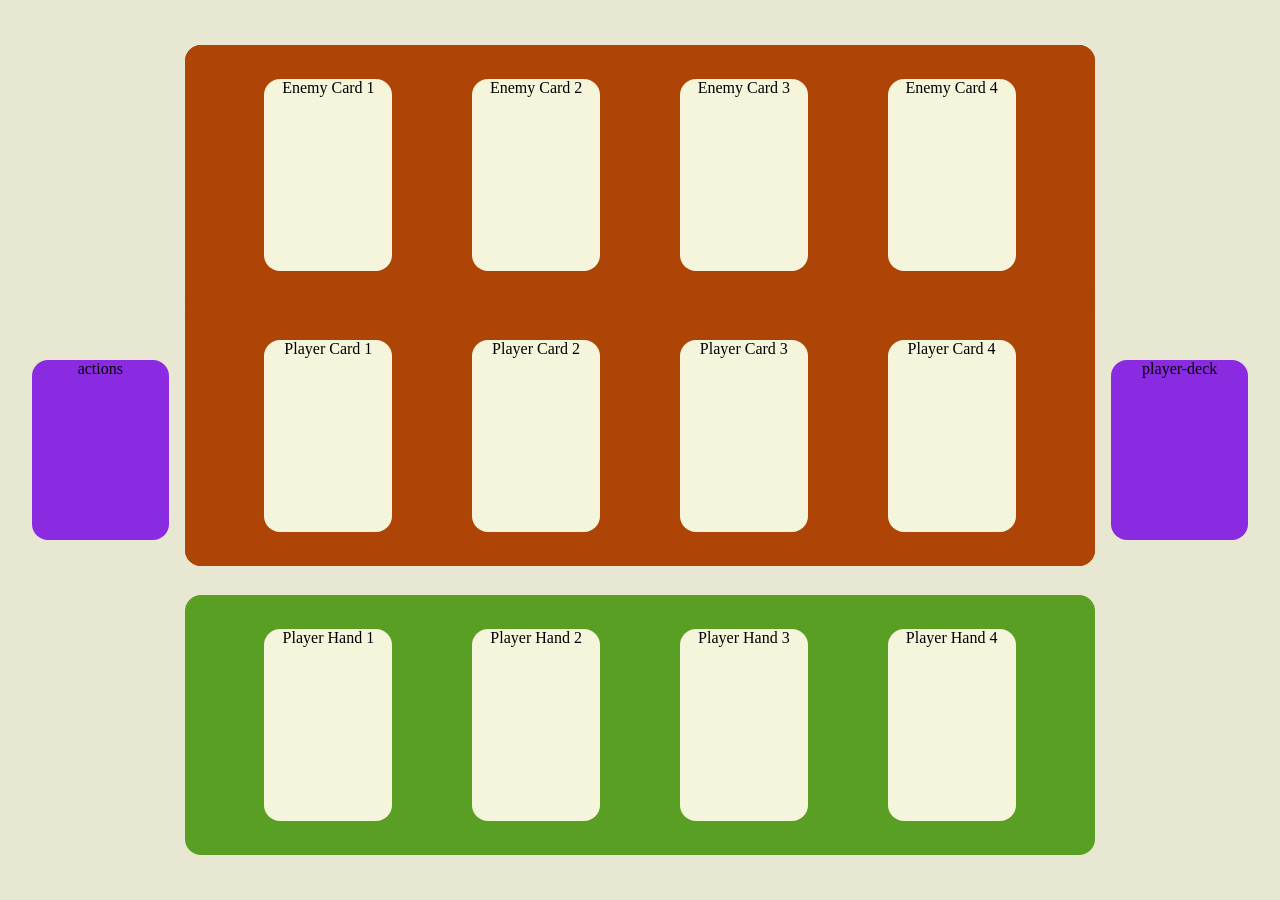
==== index.html @ c9ad4a81 "first draft html rewritten and structured separated into left, center and right columns.  css classe" ====
<!doctype html>
<html lang="en">
   <head>
      <meta charset="UTF-8" />
      <meta name="viewport" content="width=device-width, initial-scale=1.0" />
      <title>Card game</title>
      <link rel="stylesheet" href="style.css" />
   </head>
   <body>
      <div class="main-container row justify-center align-center padding-1">
         <div class="left-side margin-1">
            <div class="actions">actions</div>
         </div>
         <div class="board column justify-evenly">
            <div class="lanes column justify-evenly">
               <div class="lane-enemy row justify-evenly align-center">
                  <div class="card-enemy">Enemy Card 1</div>
                  <div class="card-enemy">Enemy Card 2</div>
                  <div class="card-enemy">Enemy Card 3</div>
                  <div class="card-enemy">Enemy Card 4</div>
               </div>
               <div class="lane-player row justify-evenly align-center">
                  <div class="card-player">Player Card 1</div>
                  <div class="card-player">Player Card 2</div>
                  <div class="card-player">Player Card 3</div>
                  <div class="card-player">Player Card 4</div>
               </div>
            </div>
            <div class="player-hand row justify-evenly align-center">
                  <div class="card-player-hand">Player Hand 1</div>
                  <div class="card-player-hand">Player Hand 2</div>
                  <div class="card-player-hand">Player Hand 3</div>
                  <div class="card-player-hand">Player Hand 4</div>
               </div>
         </div>
         <div class="right-side margin-1">
            <div class="player-deck">player-deck</div>
         </div>
      </div>
   </body>
</html>
---- style.css ----
* {
   box-sizing: border-box;
   text-align: center;
   font-size: 1em;
}

div {
   /* border: 1px solid black; */
   border-radius: 1em;
}
body {
   margin: 0;
   padding: 0;
   background-color: rgb(231, 231, 210);
   width: 100vw;
   height: 100vh;
}

.main-container {
   width: 100%;
   height: 100%;
}

.left-side {
   width: 15%;
   .actions {
      background-color: blueviolet;
      height: 20vh;
   }
}

.board {
   height: 100%;
   width: 100%;
   .lanes,
   .lane-enemy,
   .lane-player {
      background-color: rgb(174, 68, 6);
      height: 60%;
   }
   .card-enemy,
   .card-player,
   .card-player-hand {
      background-color: beige;
      width: 8em;
      height: 12em;
   }
   .player-hand {
      background-color: rgb(89, 159, 35);
      height: 30%;
   }
}

.right-side {
   width: 15%;
   .player-deck {
      background-color: blueviolet;
      height: 20vh;
   }
}

.actionbutton {
}

.deckArea {
}

.padding-1 {
   padding: 1em;
}

.margin-1 {
   margin: 1em;
}

.row {
   display: flex;
   flex-direction: row;
}

.column {
   display: flex;
   flex-direction: column;
}

.justify-center {
   justify-content: center;
}
.justify-evenly {
   justify-content: space-evenly;
}

.align-center {
   align-items: center;
}

.gap-1 {
   gap: 1em;
}
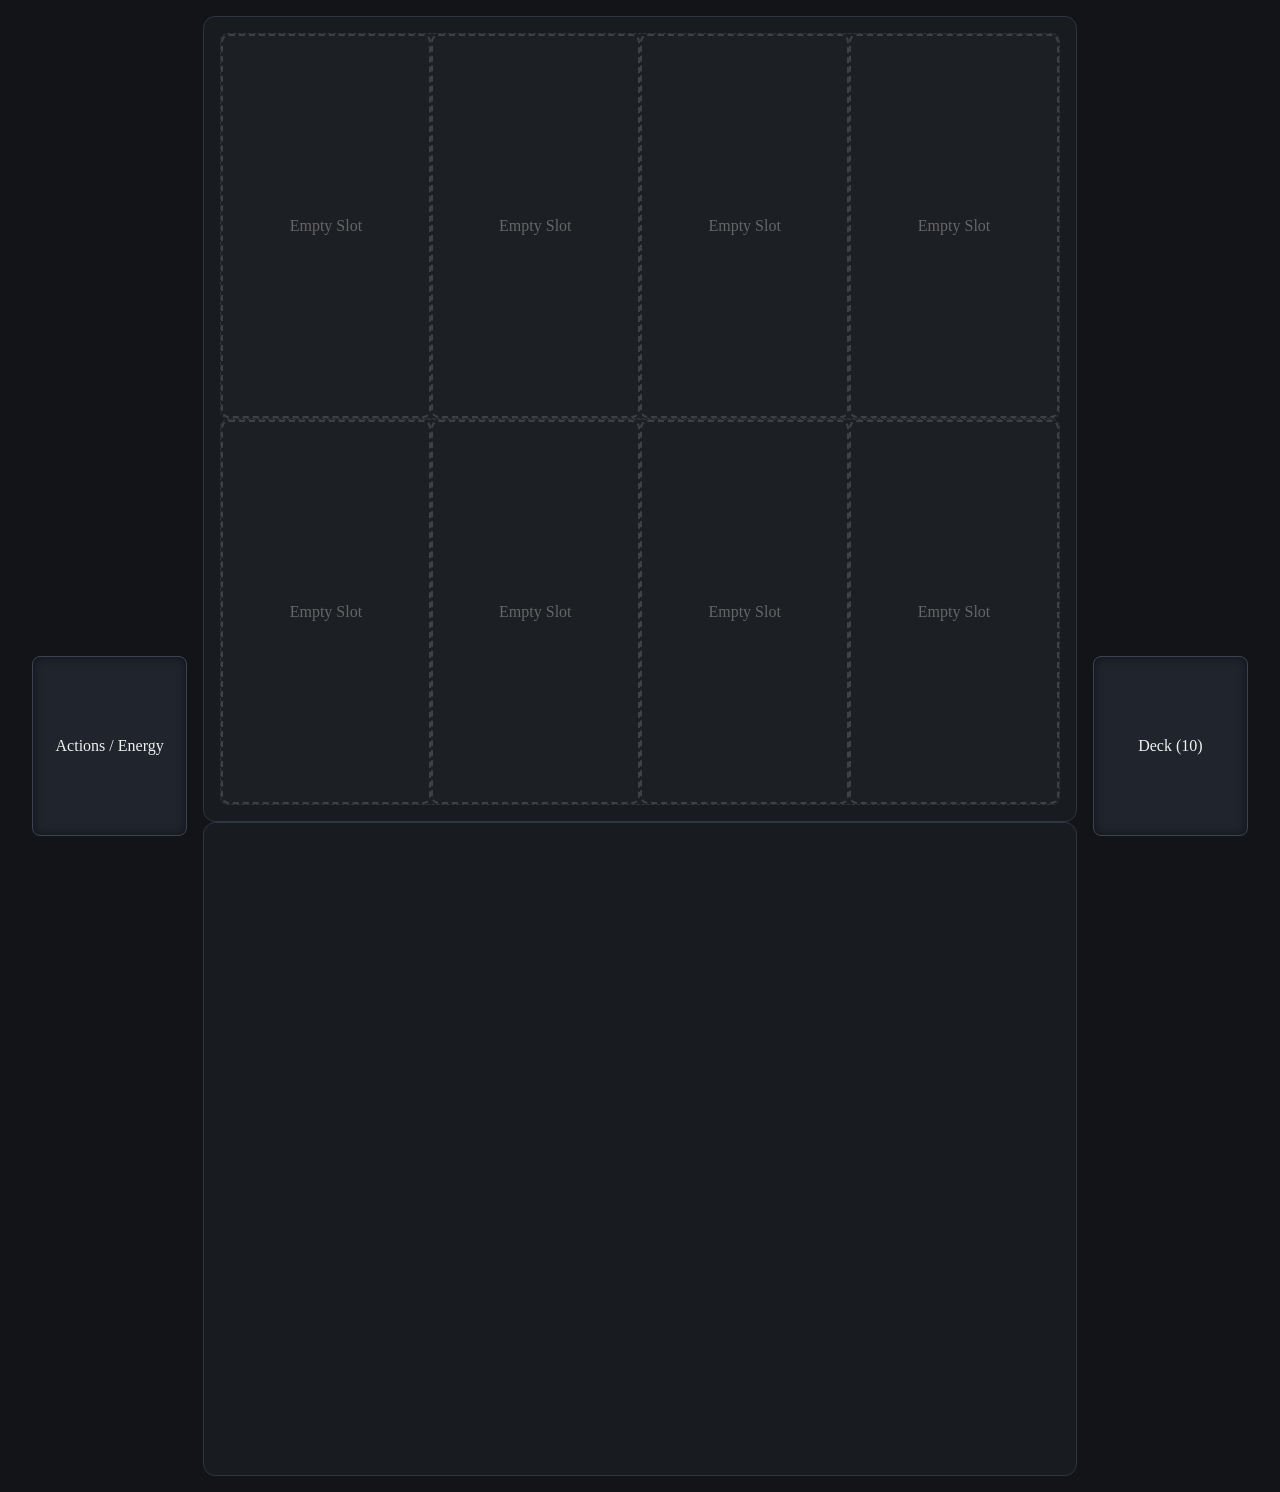
==== commit fd7f37b2: "Updates for deck logic, board loading and code organization into correct files/folders Updated some " ====
--- a/index.html
+++ b/index.html
@@ -1,41 +1,16 @@
 <!doctype html>
 <html lang="en">
-   <head>
-      <meta charset="UTF-8" />
-      <meta name="viewport" content="width=device-width, initial-scale=1.0" />
-      <title>Card game</title>
-      <link rel="stylesheet" href="style.css" />
-   </head>
-   <body>
-      <div class="main-container row justify-center align-center padding-1">
-         <div class="left-side margin-1">
-            <div class="actions">actions</div>
-         </div>
-         <div class="board column justify-evenly">
-            <div class="lanes column justify-evenly">
-               <div class="lane-enemy row justify-evenly align-center">
-                  <div class="card-enemy">Enemy Card 1</div>
-                  <div class="card-enemy">Enemy Card 2</div>
-                  <div class="card-enemy">Enemy Card 3</div>
-                  <div class="card-enemy">Enemy Card 4</div>
-               </div>
-               <div class="lane-player row justify-evenly align-center">
-                  <div class="card-player">Player Card 1</div>
-                  <div class="card-player">Player Card 2</div>
-                  <div class="card-player">Player Card 3</div>
-                  <div class="card-player">Player Card 4</div>
-               </div>
-            </div>
-            <div class="player-hand row justify-evenly align-center">
-                  <div class="card-player-hand">Player Hand 1</div>
-                  <div class="card-player-hand">Player Hand 2</div>
-                  <div class="card-player-hand">Player Hand 3</div>
-                  <div class="card-player-hand">Player Hand 4</div>
-               </div>
-         </div>
-         <div class="right-side margin-1">
-            <div class="player-deck">player-deck</div>
-         </div>
-      </div>
-   </body>
+  <head>
+    <meta charset="UTF-8" />
+    <meta name="viewport" content="width=device-width, initial-scale=1.0" />
+    <title>Card Game</title>
+    <link rel="stylesheet" href="CSS/utilities.css" />
+    <link rel="stylesheet" href="CSS/board.css" />
+    <link rel="stylesheet" href="CSS/cards.css" />
+  </head>
+  <body>
+    <div id="app"></div>
+
+    <script type="module" src="JS/main.js"></script>
+  </body>
 </html>
--- a/CSS/utilities.css
+++ b/CSS/utilities.css
@@ -0,0 +1,43 @@
+* {
+  box-sizing: border-box;
+  text-align: center;
+  font-size: 1em;
+}
+
+body {
+  margin: 0;
+  padding: 0;
+  background-color: #121418; 
+  color: #f0f0f0;
+  width: 100vw;
+  height: 100vh;
+  overflow: hidden;
+}
+
+/* Flexbox & Layout Helpers */
+.row {
+  display: flex;
+  flex-direction: row;
+}
+.column {
+  display: flex;
+  flex-direction: column;
+}
+.justify-center {
+  justify-content: center;
+}
+.justify-evenly {
+  justify-content: space-evenly;
+}
+.align-center {
+  align-items: center;
+}
+.padding-1 {
+  padding: 1em;
+}
+.margin-1 {
+  margin: 1em;
+}
+.gap-1 {
+  gap: 1em;
+}
--- a/CSS/board.css
+++ b/CSS/board.css
@@ -0,0 +1,76 @@
+/* board.css */
+.main-container {
+  width: 100%;
+  height: 100%;
+}
+
+.left-side,
+.right-side {
+  width: 15%;
+  display: flex;
+  flex-direction: column;
+  justify-content: center;
+}
+
+.actions,
+.player-deck {
+  background: #1f242d;
+  border: 1px solid #3b4252;
+  border-radius: 8px;
+  height: 20vh;
+  display: flex;
+  align-items: center;
+  justify-content: center;
+  box-shadow: inset 0 0 10px rgba(0, 0, 0, 0.5);
+}
+
+.board {
+  height: 100%;
+  width: 70%;
+  display: flex;
+  flex-direction: column;
+  justify-content: space-between;
+}
+
+.lanes {
+  height: 65%;
+  background: #181b20;
+  border: 1px solid #2e3440;
+  border-radius: 12px;
+  padding: 1em;
+}
+
+.lane-enemy,
+.lane-player {
+  height: 48%;
+  width: 100%;
+  border-radius: 8px;
+  background: rgba(255, 255, 255, 0.02);
+  border: 1px dashed rgba(255, 255, 255, 0.1);
+}
+
+.card-slot {
+  width: 16em;
+  height: 24em;
+  border: 2px dashed rgba(255, 255, 255, 0.15);
+  border-radius: 8px;
+  display: flex;
+  align-items: center;
+  justify-content: center;
+  color: #666;
+  transition: border-color 0.2s ease;
+}
+
+.card-slot:hover {
+  border-color: rgba(255, 255, 255, 0.3);
+}
+
+.player-hand {
+  height: 30%;
+  min-height: 654px;
+  flex-shrink: 0;
+  background: #181b20;
+  border: 1px solid #2e3440;
+  border-radius: 12px;
+  padding: 0.5em;
+}
--- a/CSS/cards.css
+++ b/CSS/cards.css
@@ -0,0 +1,96 @@
+/* Denne filen burde inneholde alt av CSS for hvordan kort skal se ut. */
+
+.card {
+  background-color: rgb(181, 182, 172);
+  width: 400px;
+  height: 600px;
+  /* Størrelsen på kortene burde og kan nok justeres, men har bare satt statiske px values her for nå */
+  border-radius: 1rem;
+  border: 4px solid #acacac;
+  margin: 20px auto;
+  padding: 10px;
+  box-shadow: 0 4px 10px rgba(0, 0, 0, 0.5);
+  box-sizing: border-box;
+  display: flex;
+  flex-direction: column;
+  position: relative;
+  color: #ffffff;
+  overflow: hidden;
+  gap: 10px;
+}
+
+.cardHeader {
+  display: flex;
+  justify-content: space-between;
+  align-items: center;
+  padding: 10px 14px;
+  background-color: hsla(240, 16%, 12%, 0.5);
+  pointer-events: none;
+  border-radius: 5px;
+}
+
+.cardName,
+.cardCost {
+  font-weight: bold;
+  font-size: larger;
+}
+
+.card-portraitBox {
+  display: flex;
+  width: 100%;
+  height: 250px;
+  align-items: center;
+  justify-content: center;
+  background-color: #111;
+  overflow: hidden;
+  flex-shrink: 0;
+  border-radius: 5px;
+}
+
+.card-portrait {
+  width: 100%;
+  height: 100%;
+  object-fit: cover;
+}
+
+.cardspecialsBox {
+  flex-grow: 1; /* Fills the available vertical space */
+  background-color: rgba(132, 133, 126, 0.445);
+  border-radius: 5px;
+  color: #111;
+  display: flex;
+  align-items: center;
+  justify-content: center;
+  padding: 12px;
+  text-align: center;
+  margin: 0;
+}
+
+.cardSpecials {
+  font-weight: bold;
+  pointer-events: none; /*  Her burde vi legge inn noe funksjonalitet som lar spilleren lese hva reglen gjør når man holder over. */
+}
+
+.card-stats {
+  display: flex;
+  justify-content: space-between;
+  align-items: center;
+  padding: 10px 16px;
+}
+
+.cardHP,
+.cardAtk {
+  font-weight: bold;
+  font-size: larger;
+  pointer-events: none;
+
+  width: 66px;
+  height: 44px;
+  border-radius: 10%;
+
+  display: flex;
+  align-items: center;
+  justify-content: center;
+
+  background-color: rgba(132, 133, 126, 0.445);
+}
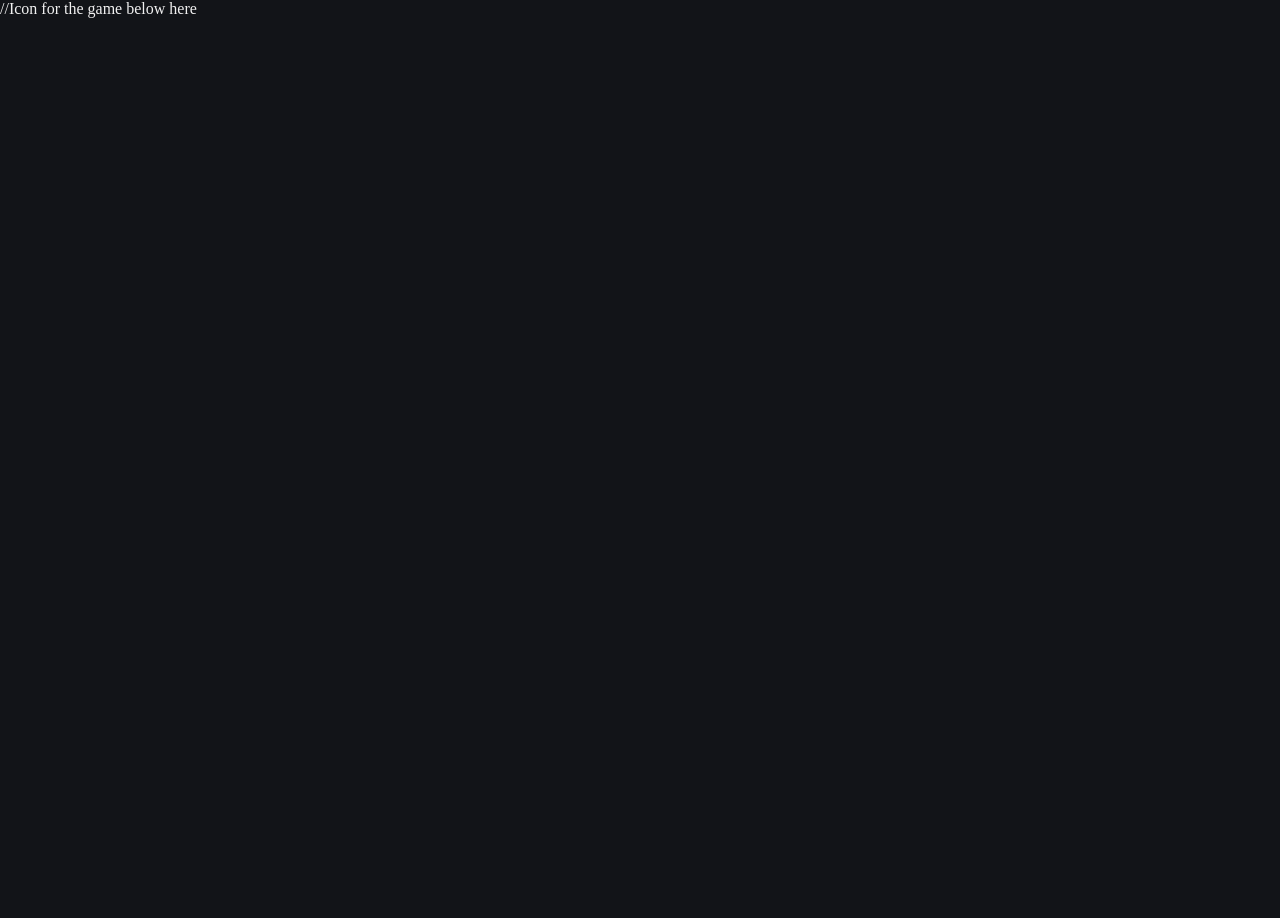
==== commit 1e883d2e: "Started work on creating a game outside of the isolated game board" ====
--- a/index.html
+++ b/index.html
@@ -4,6 +4,8 @@
     <meta charset="UTF-8" />
     <meta name="viewport" content="width=device-width, initial-scale=1.0" />
     <title>Card Game</title>
+    //Icon for the game below here
+    <link rel="icon" href="data:," />
     <link rel="stylesheet" href="CSS/utilities.css" />
     <link rel="stylesheet" href="CSS/board.css" />
     <link rel="stylesheet" href="CSS/cards.css" />
--- a/CSS/utilities.css
+++ b/CSS/utilities.css
@@ -1,43 +1,83 @@
-* {
+/* =========================================================
+   GLOBAL BOX SIZING
+   ========================================================= */
+
+*,
+*::before,
+*::after {
   box-sizing: border-box;
-  text-align: center;
-  font-size: 1em;
 }
 
-body {
+
+/* =========================================================
+   HTML / BODY / APP
+   ========================================================= */
+
+html,
+body,
+#app {
+  width: 100%;
+  height: 100%;
+
   margin: 0;
   padding: 0;
-  background-color: #121418; 
-  color: #f0f0f0;
-  width: 100vw;
-  height: 100vh;
+
   overflow: hidden;
 }
 
-/* Flexbox & Layout Helpers */
+
+/* =========================================================
+   BODY
+   ========================================================= */
+
+body {
+  background-color: #121418;
+
+  color: #f0f0f0;
+
+  width: 100%;
+  height: 100%;
+
+  overflow: hidden;
+}
+
+
+/* =========================================================
+   FLEXBOX & LAYOUT HELPERS
+   ========================================================= */
+
 .row {
   display: flex;
+
   flex-direction: row;
 }
+
 .column {
   display: flex;
+
   flex-direction: column;
 }
+
 .justify-center {
   justify-content: center;
 }
+
 .justify-evenly {
   justify-content: space-evenly;
 }
+
 .align-center {
   align-items: center;
 }
+
 .padding-1 {
   padding: 1em;
 }
+
 .margin-1 {
   margin: 1em;
 }
+
 .gap-1 {
   gap: 1em;
-}
+}
--- a/CSS/board.css
+++ b/CSS/board.css
@@ -1,63 +1,321 @@
-/* board.css */
+/* =========================================================
+   GLOBAL
+   ========================================================= */
+
+*,
+*::before,
+*::after {
+  box-sizing: border-box;
+}
+
+html,
+body,
+#app {
+  width: 100%;
+  height: 100%;
+
+  margin: 0;
+  padding: 0;
+
+  overflow: hidden;
+}
+
+/* =========================================================
+   MAIN CONTAINER
+   ========================================================= */
+
 .main-container {
   width: 100%;
   height: 100%;
-}
+
+  display: flex;
+
+  overflow: hidden;
+}
+
+/* =========================================================
+   LEFT / RIGHT SIDES
+   ========================================================= */
 
 .left-side,
 .right-side {
+  /*
+   * These panels always occupy exactly 15% of the screen.
+   * Their contents cannot change the width of the board.
+   */
+  flex: 0 0 15%;
+
   width: 15%;
+
+  min-width: 0;
+  min-height: 0;
+
   display: flex;
   flex-direction: column;
-  justify-content: center;
-}
-
-.actions,
+
+  justify-content: center;
+  align-items: center;
+
+  gap: 2rem;
+
+  overflow: hidden;
+}
+
+/* =========================================================
+   ACTIONS
+   ========================================================= */
+
+.actions {
+  display: flex;
+  flex-direction: column;
+
+  gap: 0.5rem;
+
+  margin-bottom: 1rem;
+}
+
+.btn-action {
+  padding: 0.6rem 1rem;
+
+  background-color: #2e3440;
+  color: #ffffff;
+
+  border: 1px solid #4c566a;
+  border-radius: 6px;
+
+  font-weight: bold;
+  font-size: 0.9rem;
+
+  cursor: pointer;
+
+  transition:
+    background-color 0.2s ease,
+    transform 0.1s ease;
+}
+
+.btn-action:hover {
+  background-color: #3b4252;
+  border-color: #88c0d0;
+}
+
+.btn-action:active {
+  transform: scale(0.97);
+}
+
+/* =========================================================
+   PLAYER DECK
+   ========================================================= */
+
 .player-deck {
+  width: 100%;
+  height: 20vh;
+
+  flex: 0 0 auto;
+
   background: #1f242d;
+
+  display: flex;
+  flex-direction: column;
+
+  align-items: center;
+  justify-content: center;
+
   border: 1px solid #3b4252;
   border-radius: 8px;
-  height: 20vh;
-  display: flex;
-  align-items: center;
-  justify-content: center;
+
   box-shadow: inset 0 0 10px rgba(0, 0, 0, 0.5);
-}
+
+  overflow: hidden;
+}
+
+/* =========================================================
+   HP / ENERGY
+   ========================================================= */
+
+.hpEnergy {
+  width: 100%;
+  height: 15vh;
+
+  flex: 0 0 auto;
+
+  background: #1f242d;
+
+  border: 1px solid #3b4252;
+  border-radius: 8px;
+
+  display: flex;
+  align-items: center;
+  justify-content: space-around;
+
+  gap: 1rem;
+
+  box-shadow: inset 0 0 10px rgba(0, 0, 0, 0.5);
+
+  overflow: hidden;
+}
+
+.hp,
+.energy {
+  width: fit-content;
+  min-width: 20%;
+
+  height: auto;
+
+  padding: 4px 8px;
+
+  background-color: #4a515e;
+
+  border-radius: 4px;
+}
+
+/* =========================================================
+   BOARD
+   ========================================================= */
 
 .board {
-  height: 100%;
-  width: 70%;
-  display: flex;
-  flex-direction: column;
-  justify-content: space-between;
-}
+  /*
+   * The board occupies exactly the space between the
+   * left and right side panels.
+   */
+  flex: 1 1 0;
+
+  width: auto;
+  height: 100%;
+
+  min-width: 0;
+  min-height: 0;
+
+  display: grid;
+
+  /*
+   * The playable area gets all remaining space.
+   *
+   * The hand gets its own predictable height.
+   */
+  grid-template-rows:
+    minmax(0, 1fr)
+    clamp(220px, 28vh, 320px);
+
+  gap: 1rem;
+
+  padding: 1rem 0;
+
+  overflow: hidden;
+}
+
+/* =========================================================
+   LANES CONTAINER
+   ========================================================= */
 
 .lanes {
-  height: 65%;
+  width: 100%;
+  height: 100%;
+
+  min-width: 0;
+  min-height: 0;
+
   background: #181b20;
+
   border: 1px solid #2e3440;
   border-radius: 12px;
-  padding: 1em;
-}
+
+  padding: 1rem;
+
+  display: grid;
+
+  /*
+   * THREE LANES.
+   *
+   * Every lane gets exactly one third of the available
+   * vertical space.
+   *
+   * Empty lanes and occupied lanes are therefore identical
+   * in size.
+   */
+  grid-template-rows: repeat(3, minmax(0, 1fr));
+
+  gap: 1rem;
+
+  overflow: hidden;
+}
+
+/* =========================================================
+   INDIVIDUAL LANES
+   ========================================================= */
 
 .lane-enemy,
 .lane-player {
-  height: 48%;
-  width: 100%;
-  border-radius: 8px;
+  /*
+   * Every lane is controlled entirely by the grid row.
+   * Contents cannot make it larger or smaller.
+   */
+  width: 100%;
+  height: 100%;
+
+  min-width: 0;
+  min-height: 0;
+
   background: rgba(255, 255, 255, 0.02);
+
   border: 1px dashed rgba(255, 255, 255, 0.1);
-}
+  border-radius: 2px;
+
+  /*
+   * Exactly four card columns.
+   *
+   * Empty columns still occupy exactly the same space
+   * as occupied columns.
+   */
+  display: grid;
+
+  grid-template-columns: repeat(4, minmax(0, 1fr));
+
+  align-items: center;
+  justify-items: center;
+
+  gap: 1rem;
+
+  overflow: hidden;
+}
+
+/* =========================================================
+   CARD SLOTS
+   ========================================================= */
 
 .card-slot {
-  width: 16em;
-  height: 24em;
+  /*
+   * The HEIGHT determines the card's overall size.
+   *
+   * Width is then derived entirely from the 5:8 aspect ratio.
+   */
+  height: 85%;
+  width: auto;
+
+  aspect-ratio: 5 / 8;
+
+  min-width: 0;
+  min-height: 0;
+
+  /*
+   * The slot cannot escape its grid cell.
+   */
+  max-height: 85%;
+  max-width: 100%;
+
+  display: flex;
+
+  align-items: center;
+  justify-content: center;
+
   border: 2px dashed rgba(255, 255, 255, 0.15);
-  border-radius: 8px;
-  display: flex;
-  align-items: center;
-  justify-content: center;
+  border-radius: 2px;
+
   color: #666;
+
+  overflow: hidden;
+
+  margin: 5px;
+
   transition: border-color 0.2s ease;
 }
 
@@ -65,12 +323,141 @@
   border-color: rgba(255, 255, 255, 0.3);
 }
 
+/* =========================================================
+   PLAYER HAND
+   ========================================================= */
+
 .player-hand {
-  height: 30%;
-  min-height: 654px;
-  flex-shrink: 0;
+  width: 100%;
+  height: 100%;
+
+  min-width: 0;
+  min-height: 0;
+
   background: #181b20;
+
   border: 1px solid #2e3440;
-  border-radius: 12px;
-  padding: 0.5em;
-}
+  border-radius: 8px;
+
+  display: flex;
+
+  align-items: center;
+  justify-content: center;
+
+  gap: 8px;
+
+  padding: 10px;
+
+  overflow-x: auto;
+  overflow-y: hidden;
+}
+
+/* =========================================================
+   DECKS LAYOUT CONTAINER
+   ========================================================= */
+
+.decks-container {
+  width: 100%;
+
+  display: flex;
+  flex-direction: column;
+
+  padding: 10px;
+
+  gap: 16px;
+
+  align-items: center;
+  justify-content: center;
+}
+
+/* =========================================================
+   SHARED DECK CARD BASE
+   ========================================================= */
+
+.deck-pile {
+  width: 180px;
+  height: 250px;
+
+  border-radius: 8px;
+
+  display: flex;
+
+  align-items: center;
+  justify-content: center;
+
+  text-align: center;
+
+  font-family: inherit;
+  font-weight: bold;
+  font-size: 12px;
+
+  cursor: pointer;
+  user-select: none;
+
+  padding: 8px;
+
+  box-shadow: 3px 3px 0px rgba(0, 0, 0, 0.4);
+
+  transition:
+    transform 0.15s ease,
+    box-shadow 0.15s ease,
+    border-color 0.15s ease;
+}
+
+/* =========================================================
+   MAIN DECK
+   ========================================================= */
+
+.main-deck {
+  background: linear-gradient(135deg, #2c3e50, #1a252f);
+
+  color: #ecf0f1;
+
+  border: 2px solid #34495e;
+}
+
+.main-deck:hover {
+  transform: translateY(-4px);
+
+  border-color: #3498db;
+
+  box-shadow: 3px 7px 0px rgba(0, 0, 0, 0.4);
+}
+
+.main-deckHighlighted {
+  outline: 0.2cqw solid #5f82a5;
+}
+
+/* =========================================================
+   FREE / SQUIRREL DECK
+   ========================================================= */
+
+.free-deck {
+  background: linear-gradient(135deg, #4a2e1b, #2d1b0e);
+
+  color: #f1c40f;
+
+  border: 2px solid #d35400;
+}
+
+.free-deck:hover {
+  transform: translateY(-4px);
+
+  border-color: #f39c12;
+
+  box-shadow: 3px 7px 0px rgba(0, 0, 0, 0.4);
+}
+
+.free-deckHighlighted {
+  outline: 0.2cqw solid #eb660e;
+}
+
+/* =========================================================
+   CLICK ACTIVE EFFECT
+   ========================================================= */
+
+.deck-pile:active {
+  transform: translateY(0);
+
+  box-shadow: 1px 1px 0px rgba(0, 0, 0, 0.4);
+}
--- a/CSS/cards.css
+++ b/CSS/cards.css
@@ -1,96 +1,245 @@
-/* Denne filen burde inneholde alt av CSS for hvordan kort skal se ut. */
+/* =========================================================
+   CARD BASE
+   ========================================================= */
 
 .card {
+  aspect-ratio: 5 / 8;
+  width: 100%;
+  height: 100%;
+  min-width: 0;
+  min-height: 0;
+  max-width: 100%;
+  max-height: 100%;
+
   background-color: rgb(181, 182, 172);
-  width: 400px;
-  height: 600px;
-  /* Størrelsen på kortene burde og kan nok justeres, men har bare satt statiske px values her for nå */
-  border-radius: 1rem;
-  border: 4px solid #acacac;
-  margin: 20px auto;
-  padding: 10px;
+  border: 0.1cqw solid #acacac;
+  border-radius: 0.2rem;
+  padding: 0.1rem;
   box-shadow: 0 4px 10px rgba(0, 0, 0, 0.5);
-  box-sizing: border-box;
-  display: flex;
-  flex-direction: column;
+
+  container-type: inline-size;
+  display: grid;
+
+  /* 
+   * 3-ROW GRID
+   * Header = 12%
+   * Portrait = 35%
+   * Specials + Stats = Remaining space
+   */
+  grid-template-rows:
+    12%
+    35%
+    minmax(0, 1fr);
+
+  gap: 0.2cqw;
   position: relative;
   color: #ffffff;
   overflow: hidden;
-  gap: 10px;
-}
+}
+
+/* =========================================================
+   CARDS INSIDE BOARD SLOTS
+   ========================================================= */
+
+.card-slot .card {
+  /*
+   * The slot determines the outer dimensions.
+   *
+   * The card simply fills the slot.
+   */
+  width: 100%;
+  height: 100%;
+
+  max-width: 100%;
+  max-height: 100%;
+
+  min-width: 0;
+  min-height: 0;
+}
+
+/* =========================================================
+   CARDS INSIDE PLAYER HAND
+   ========================================================= */
+
+.player-hand .card {
+  /*
+   * Hand cards are intentionally larger.
+   *
+   * Height determines their size.
+   * Aspect-ratio determines their width.
+   */
+  height: 90%;
+  width: auto;
+
+  max-height: 320cqw;
+
+  flex: 0 0 auto;
+}
+
+/* =========================================================
+   CARD HEADER
+   ========================================================= */
 
 .cardHeader {
-  display: flex;
+  width: 100%;
+  height: 100%;
+
+  min-width: 0;
+  min-height: 0;
+
+  display: flex;
+
   justify-content: space-between;
   align-items: center;
-  padding: 10px 14px;
+
+  padding: 0 1.5cqw;
+
   background-color: hsla(240, 16%, 12%, 0.5);
+
+  border-radius: 1cqw;
+
   pointer-events: none;
-  border-radius: 5px;
+
+  overflow: hidden;
 }
 
 .cardName,
 .cardCost {
+  font-size: clamp(0.6em, 5cqw, 0.9em);
+
   font-weight: bold;
-  font-size: larger;
-}
+
+  line-height: 1;
+
+  /*
+   * Names never wrap onto two lines.
+   */
+  white-space: nowrap;
+
+  overflow: hidden;
+
+  text-overflow: ellipsis;
+
+  min-width: 0;
+}
+
+.cardName {
+  flex: 1 1 auto;
+
+  text-align: left;
+
+  font-size: 8cqw;
+}
+
+.cardCost {
+  flex: 0 0 auto;
+
+  margin-left: 4cqw;
+}
+
+/* =========================================================
+   CARD PORTRAIT
+   ========================================================= */
 
 .card-portraitBox {
-  display: flex;
-  width: 100%;
-  height: 250px;
+  width: 100%;
+  height: 100%;
+
+  min-width: 0;
+  min-height: 0;
+
+  display: flex;
+
   align-items: center;
   justify-content: center;
+
   background-color: #111;
-  overflow: hidden;
-  flex-shrink: 0;
-  border-radius: 5px;
+
+  overflow: hidden;
+
+  border-radius: 2cqw;
 }
 
 .card-portrait {
   width: 100%;
   height: 100%;
+
+  display: block;
+
   object-fit: cover;
 }
 
+/* =========================================================
+   CARD SPECIALS
+   ========================================================= */
+
 .cardspecialsBox {
-  flex-grow: 1; /* Fills the available vertical space */
+  width: 100%;
+  height: 100%;
+  min-width: 0;
+  min-height: 0;
+
   background-color: rgba(132, 133, 126, 0.445);
-  border-radius: 5px;
+  border-radius: 2cqw;
   color: #111;
+
+  display: flex;
+  flex-direction: column;
+  justify-content: space-between;
+  align-items: center;
+
+  padding: 2cqw;
+  overflow: hidden;
+}
+
+.cardSpecials {
+  font-size: clamp(0.5rem, 6cqw, 0.75rem);
+  font-weight: bold;
+  line-height: 1.1;
+  text-align: center;
+  pointer-events: none;
+  overflow: hidden;
+  flex: 1 1 auto;
+  width: 100%;
+
   display: flex;
   align-items: center;
   justify-content: center;
-  padding: 12px;
-  text-align: center;
-  margin: 0;
-}
-
-.cardSpecials {
-  font-weight: bold;
-  pointer-events: none; /*  Her burde vi legge inn noe funksjonalitet som lar spilleren lese hva reglen gjør når man holder over. */
-}
+}
+
+/* =========================================================
+   CARD STATS
+   ========================================================= */
 
 .card-stats {
+  width: 100%;
   display: flex;
   justify-content: space-between;
   align-items: center;
-  padding: 10px 16px;
+  gap: 2cqw;
+  flex: 0 0 auto;
 }
 
 .cardHP,
 .cardAtk {
+  font-size: clamp(0.5rem, 8cqw, 0.75rem);
   font-weight: bold;
-  font-size: larger;
   pointer-events: none;
-
-  width: 66px;
-  height: 44px;
-  border-radius: 10%;
-
-  display: flex;
-  align-items: center;
-  justify-content: center;
-
-  background-color: rgba(132, 133, 126, 0.445);
-}
+  padding: 1cqw 2cqw;
+  border-radius: 2cqw;
+  background-color: rgba(0, 0, 0, 0.2);
+  color: #fff;
+  white-space: nowrap;
+}
+
+/* =========================================================
+   SELECTED CARD
+   ========================================================= */
+
+.card.selected {
+  outline: 0.2cqw solid #f39c12;
+
+  transform: translateY(-10px);
+
+  transition: transform 0.15s ease;
+}
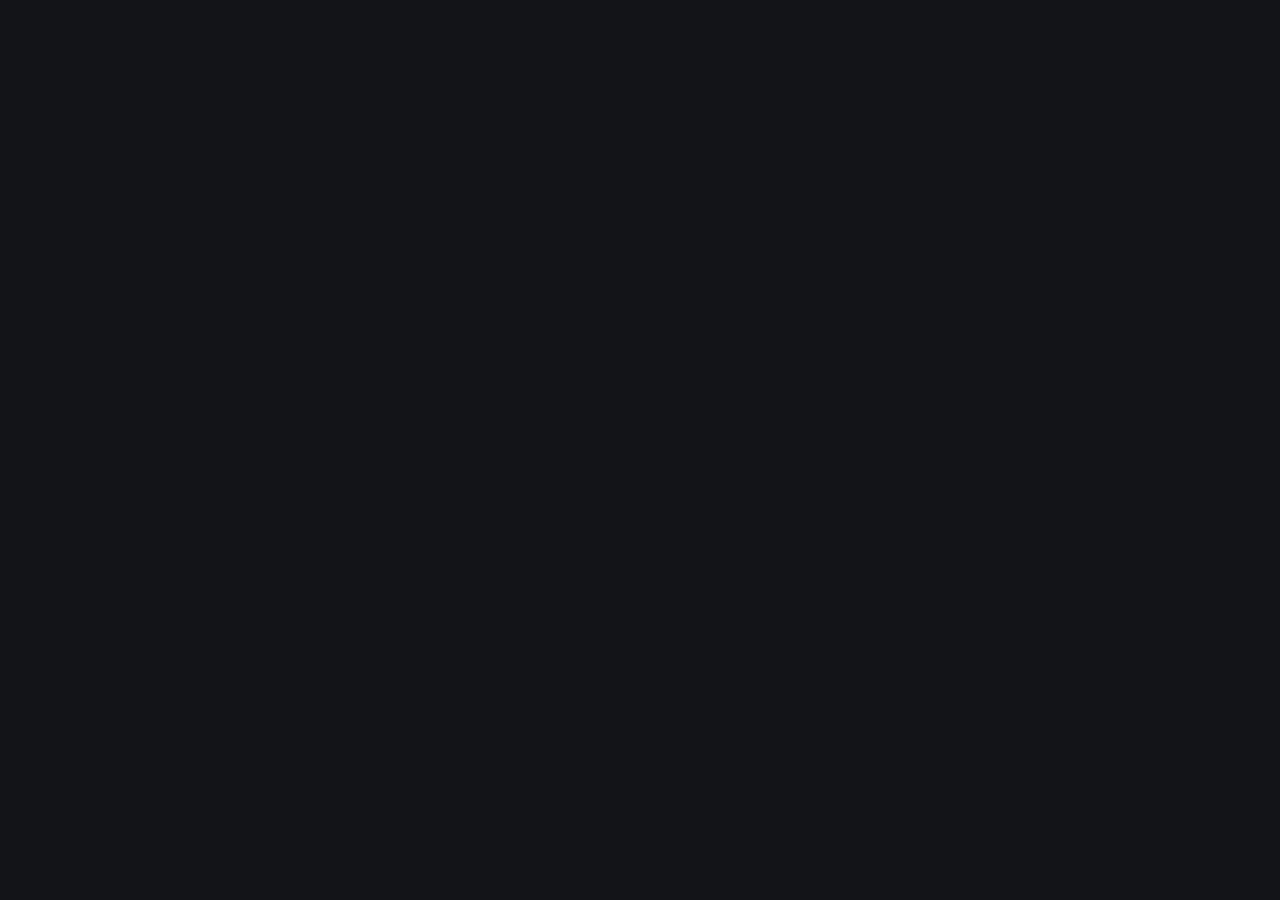
==== commit 41126a9b: "Minor tweaks Added a few notes Moved a few lines of code for clarity & structure Tested adding in a " ====
--- a/index.html
+++ b/index.html
@@ -4,7 +4,7 @@
     <meta charset="UTF-8" />
     <meta name="viewport" content="width=device-width, initial-scale=1.0" />
     <title>Card Game</title>
-    //Icon for the game below here
+    <!-- Icon for the game below here -->
     <link rel="icon" href="data:," />
     <link rel="stylesheet" href="CSS/utilities.css" />
     <link rel="stylesheet" href="CSS/board.css" />
--- a/CSS/utilities.css
+++ b/CSS/utilities.css
@@ -80,4 +80,92 @@
 
 .gap-1 {
   gap: 1em;
+}
+
+/* =========================================================
+   REWARDS OVERLAY
+   ========================================================= */
+
+.overlay {
+  position: fixed;
+  top: 0;
+  left: 0;
+  width: 100vw;
+  height: 100vh;
+  background-color: rgba(0, 0, 0, 0.75);
+  backdrop-filter: blur(3px);
+  display: flex;
+  align-items: center;
+  justify-content: center;
+  z-index: 1000;
+  transition: opacity 0.3s ease;
+}
+
+.overlay.hidden {
+  display: none;
+}
+
+.reward-modal {
+  background-color: #1a1a24;
+  border: 2px solid #3b3b54;
+  border-radius: 12px;
+  padding: 24px;
+  width: 90%;
+  max-width: 720px;
+  text-align: center;
+  box-shadow: 0 12px 32px rgba(0, 0, 0, 0.8);
+  color: #ffffff;
+}
+
+.reward-title {
+  font-size: 2rem;
+  color: #ffd700;
+  margin-bottom: 16px;
+  letter-spacing: 2px;
+}
+
+.payout-container {
+  display: flex;
+  justify-content: center;
+  gap: 16px;
+  margin-bottom: 20px;
+}
+
+.reward-item {
+  background: #2a2a38;
+  border: 1px solid #4a4a62;
+  padding: 10px 20px;
+  border-radius: 8px;
+  cursor: pointer;
+  display: flex;
+  align-items: center;
+  gap: 8px;
+  font-weight: bold;
+  transition: transform 0.15s ease, border-color 0.15s ease;
+}
+
+.reward-item:hover {
+  transform: translateY(-2px);
+  border-color: #ffd700;
+}
+
+.card-rewards-grid {
+  display: flex;
+  justify-content: center;
+  gap: 16px;
+  margin: 20px 0;
+  min-height: 200px;
+}
+
+.reward-card-wrapper {
+  cursor: pointer;
+  transition: transform 0.2s ease, box-shadow 0.2s ease;
+}
+
+.reward-card-wrapper:hover {
+  transform: translateY(-8px) scale(1.05);
+}
+
+.reward-actions {
+  margin-top: 20px;
 }
--- a/CSS/cards.css
+++ b/CSS/cards.css
@@ -74,6 +74,19 @@
   max-height: 320cqw;
 
   flex: 0 0 auto;
+}
+
+/* =========================================================
+   REWARDS SCREEN - MUST REFACTOR LATER
+   ========================================================= */
+
+.reward-card-wrapper .card,
+.card-rewards-grid .card {
+  height: 240px;
+  width: auto;
+  aspect-ratio: 5 / 8;
+  min-width: unset;
+  min-height: unset;
 }
 
 /* =========================================================
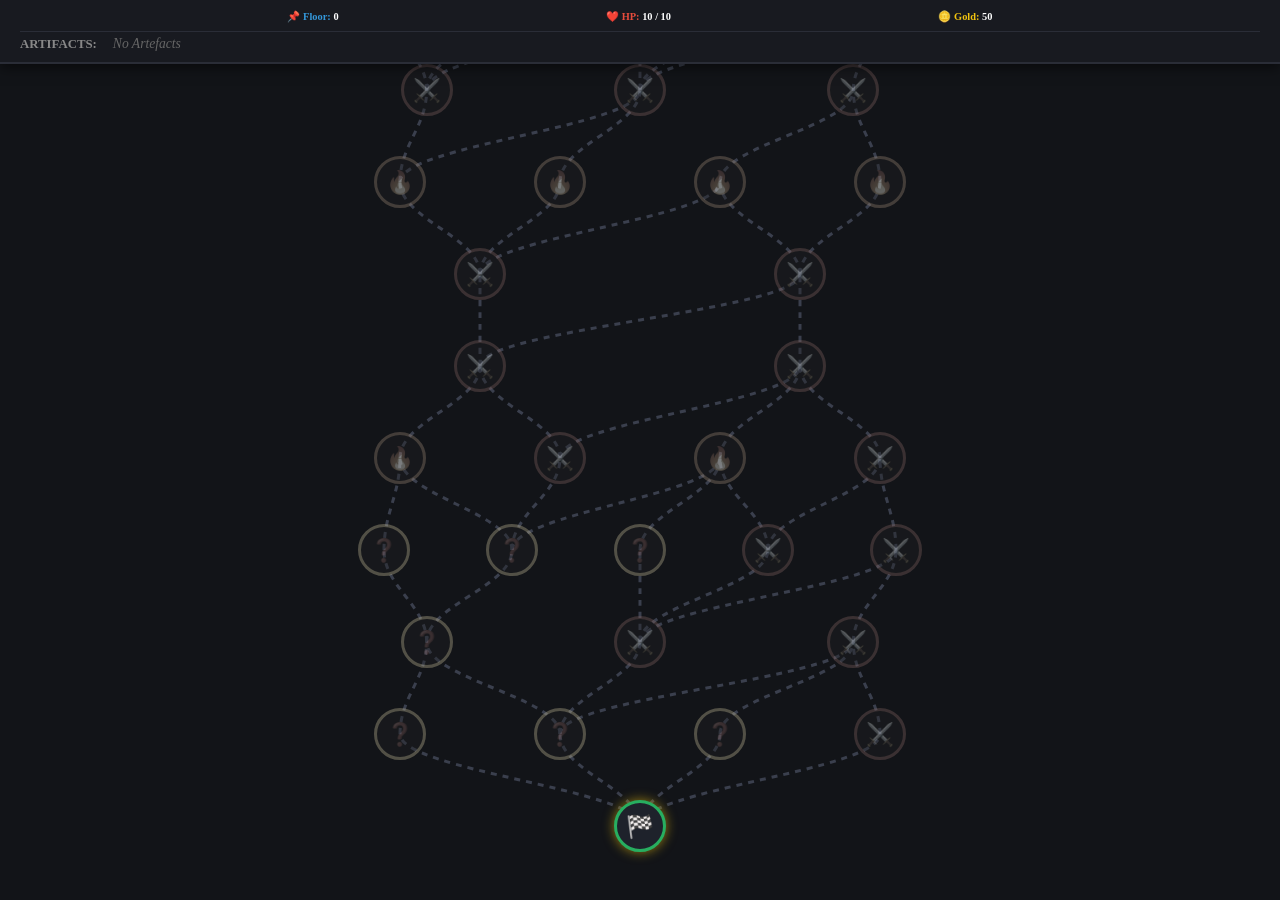
==== commit 4d57ecf3: "Started work on separating decks into colours" ====
--- a/index.html
+++ b/index.html
@@ -9,6 +9,9 @@
     <link rel="stylesheet" href="CSS/utilities.css" />
     <link rel="stylesheet" href="CSS/board.css" />
     <link rel="stylesheet" href="CSS/cards.css" />
+    <link rel="stylesheet" href="CSS/map.css" />
+    <link rel="stylesheet" href="CSS/event.css" />
+    <link rel="stylesheet" href="topbar.css" />
   </head>
   <body>
     <div id="app"></div>
--- a/CSS/board.css
+++ b/CSS/board.css
@@ -236,6 +236,9 @@
 
   gap: 1rem;
 
+  /*Push the lanes slightly down*/
+  margin-top: 10px;
+
   overflow: hidden;
 }
 
--- a/CSS/map.css
+++ b/CSS/map.css
@@ -0,0 +1,168 @@
+/* =========================================================
+   MAP CONTAINER & OVERLAYS
+   ========================================================= */
+
+.map-view-container {
+  position: relative;
+  width: 100%;
+  height: 100vh;
+  background-color: #121418;
+  overflow-y: auto;
+  overflow-x: hidden;
+  display: flex;
+  flex-direction: column;
+  align-items: center;
+  padding: 3rem 0;
+  box-sizing: border-box;
+}
+
+/* SVG layer sits behind nodes and fills the scrollable canvas */
+.map-svg-layer {
+  position: absolute;
+  top: 0;
+  left: 0;
+  pointer-events: none;
+  z-index: 1;
+}
+
+/* Nodes container stacks floors from bottom (Floor 0) to top (Floor 15) */
+.map-nodes-layer {
+  position: relative;
+  z-index: 2;
+  display: flex;
+  flex-direction: column-reverse;
+  gap: 2.5rem;
+  width: 100%;
+  max-width: 800px;
+  margin: auto 0;
+}
+
+/* =========================================================
+   FLOOR ROWS
+   ========================================================= */
+
+.map-row {
+  display: flex;
+  justify-content: space-around;
+  align-items: center;
+  width: 100%;
+  padding: 0 10%;
+  box-sizing: border-box;
+}
+
+/* =========================================================
+   MAP NODE BUTTONS
+   ========================================================= */
+
+.map-node {
+  width: 52px;
+  height: 52px;
+  border-radius: 50%;
+  border: 3px solid #3a3f4d;
+  background-color: #1e222b;
+  color: #ffffff;
+  display: flex;
+  align-items: center;
+  justify-content: center;
+  font-size: 1.4rem;
+  cursor: pointer;
+  transition:
+    transform 0.2s ease,
+    border-color 0.2s ease,
+    box-shadow 0.2s ease;
+  position: relative;
+  outline: none;
+}
+
+.node-icon {
+  pointer-events: none;
+  user-select: none;
+}
+
+/* Node Types */
+.map-node.node-startingArea {
+  border-color: #27ae60;
+}
+.map-node.node-combat {
+  border-color: #e74c3c;
+}
+.map-node.node-event {
+  border-color: #f1c40f;
+}
+.map-node.node-elite {
+  border-color: #8e44ad;
+  width: 60px;
+  height: 60px;
+}
+.map-node.node-rest {
+  border-color: #e67e22;
+}
+.map-node.node-shop {
+  border-color: #2ecc71;
+}
+.map-node.node-boss {
+  border-color: #c0392b;
+  width: 72px;
+  height: 72px;
+  font-size: 2rem;
+}
+
+/* =========================================================
+   NODE INTERACTION & STATUS STATES
+   ========================================================= */
+
+/* Available (Current choices) */
+.map-node.status-available {
+  box-shadow: 0 0 12px rgba(241, 196, 15, 0.6);
+  animation: pulse-node 1.8s infinite ease-in-out;
+}
+
+.map-node.status-available:hover {
+  transform: scale(1.18);
+  box-shadow: 0 0 20px rgba(241, 196, 15, 0.9);
+}
+
+/* Completed (Visited) */
+.map-node.status-completed {
+  opacity: 0.6;
+  border-color: #7f8c8d;
+  background-color: #2c3e50;
+  cursor: default;
+}
+
+/* Locked (Unreachable) */
+.map-node.status-locked {
+  opacity: 0.35;
+  cursor: not-allowed;
+  filter: grayscale(80%);
+}
+
+@keyframes pulse-node {
+  0% {
+    transform: scale(1);
+  }
+  50% {
+    transform: scale(1.08);
+  }
+  100% {
+    transform: scale(1);
+  }
+}
+
+/* =========================================================
+   SVG CONNECTING PATHS
+   ========================================================= */
+
+.map-path {
+  fill: none;
+  stroke: #3a3f4d;
+  stroke-width: 3px;
+  stroke-dasharray: 6, 6;
+  transition: stroke 0.3s ease;
+}
+
+.map-path.completed {
+  stroke: #f1c40f;
+  stroke-width: 4px;
+  stroke-dasharray: none;
+}
--- a/CSS/event.css
+++ b/CSS/event.css
@@ -0,0 +1,89 @@
+.event-view-container {
+  display: flex;
+  flex-direction: column;
+  align-items: center;
+  justify-content: center;
+  width: 100%;
+  height: 100vh;
+  background-color: #0c0d14;
+  color: #e0e0e0;
+  padding: 24px;
+  box-sizing: border-box;
+}
+
+.event-title {
+  font-size: 2rem;
+  color: #f39c12;
+  margin-bottom: 20px;
+  text-align: center;
+  letter-spacing: 1px;
+  text-shadow: 0 0 10px rgba(243, 156, 18, 0.3);
+}
+
+.event-body {
+  display: flex;
+  flex-direction: column;
+  align-items: center;
+  max-width: 650px;
+  width: 100%;
+  background: rgba(255, 255, 255, 0.04);
+  border: 1px solid rgba(255, 255, 255, 0.1);
+  border-radius: 8px;
+  padding: 24px;
+  margin-bottom: 24px;
+  box-shadow: 0 4px 20px rgba(0, 0, 0, 0.6);
+}
+
+.event-art {
+  max-width: 100%;
+  max-height: 240px;
+  object-fit: cover;
+  border-radius: 6px;
+  margin-bottom: 20px;
+  border: 1px solid #374151;
+}
+
+.event-text {
+  font-size: 1.1rem;
+  line-height: 1.6;
+  text-align: left;
+  width: 100%;
+  margin: 0;
+  color: #d1d5db;
+}
+
+.event-options {
+  display: flex;
+  flex-direction: column;
+  gap: 12px;
+  max-width: 650px;
+  width: 100%;
+}
+
+.event-option-btn {
+  background: #1f2937;
+  color: #f9fafb;
+  border: 1px solid #374151;
+  padding: 14px 20px;
+  border-radius: 6px;
+  font-size: 1rem;
+  cursor: pointer;
+  transition: all 0.2s ease;
+  text-align: left;
+}
+
+.event-option-btn:hover:not(:disabled) {
+  background: #374151;
+  border-color: #f39c12;
+  transform: translateY(-2px);
+  box-shadow: 0 2px 8px rgba(0, 0, 0, 0.4);
+}
+
+.event-option-btn:disabled,
+.event-option-btn.disabled {
+  background: #111827;
+  color: #4b5563;
+  border-color: #1f2937;
+  cursor: not-allowed;
+  opacity: 0.5;
+}
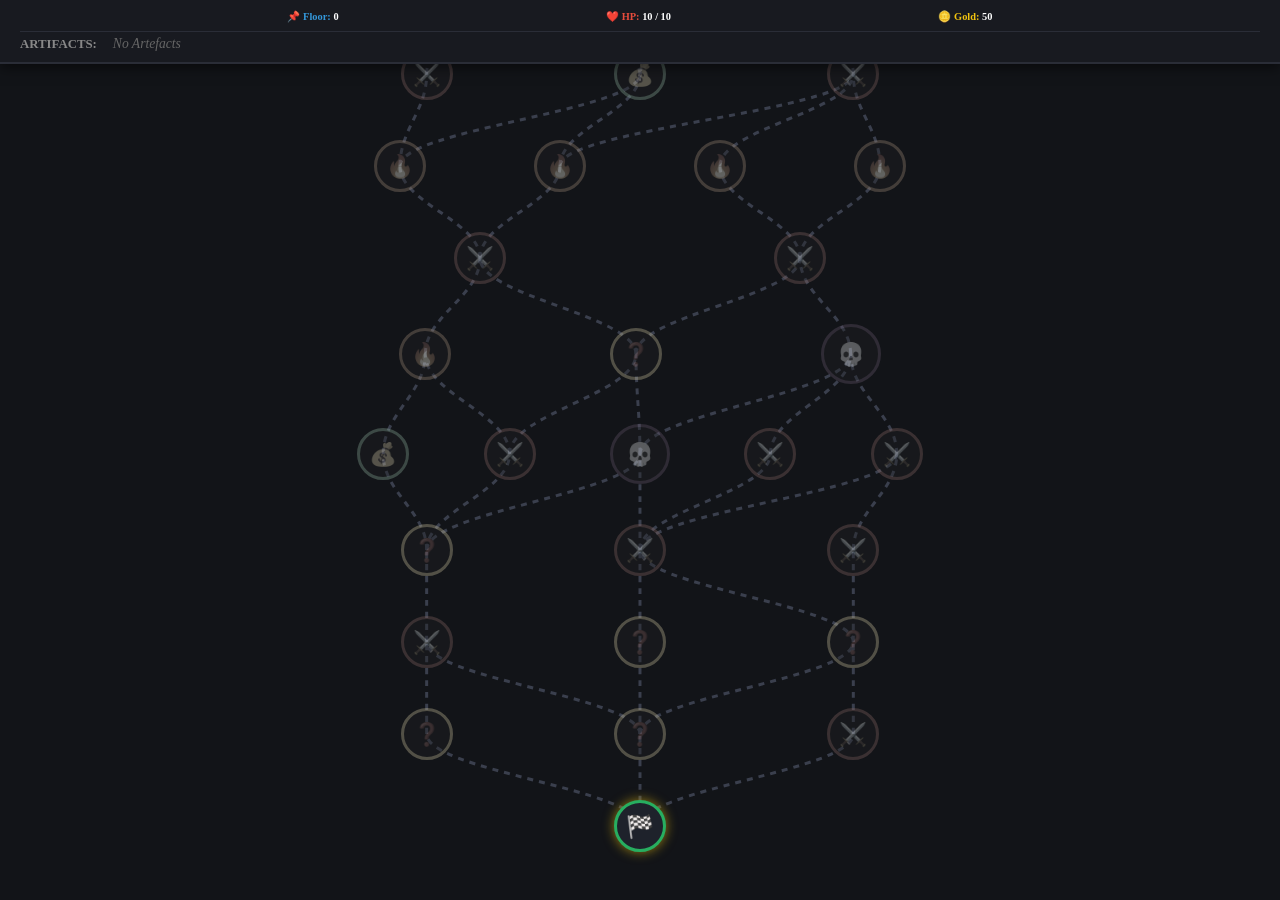
==== commit 3b3ce53f: "Fixed some small bugs & started adding new cards" ====
--- a/index.html
+++ b/index.html
@@ -11,7 +11,7 @@
     <link rel="stylesheet" href="CSS/cards.css" />
     <link rel="stylesheet" href="CSS/map.css" />
     <link rel="stylesheet" href="CSS/event.css" />
-    <link rel="stylesheet" href="topbar.css" />
+    <link rel="stylesheet" href="CSS/topbar.css" />
   </head>
   <body>
     <div id="app"></div>
--- a/CSS/topbar.css
+++ b/CSS/topbar.css
@@ -0,0 +1,15 @@
+.topBar {
+  position: fixed;
+  top: 0;
+  left: 0;
+  width: 100%;
+  background: #181a20;
+  border-bottom: 2px solid #2a2d37;
+  padding: 10px 20px;
+  display: flex;
+  flex-direction: column;
+  gap: 8px;
+  z-index: 2000;
+  box-shadow: 0 4px 12px rgba(0, 0, 0, 0.5);
+  box-sizing: border-box;
+}
